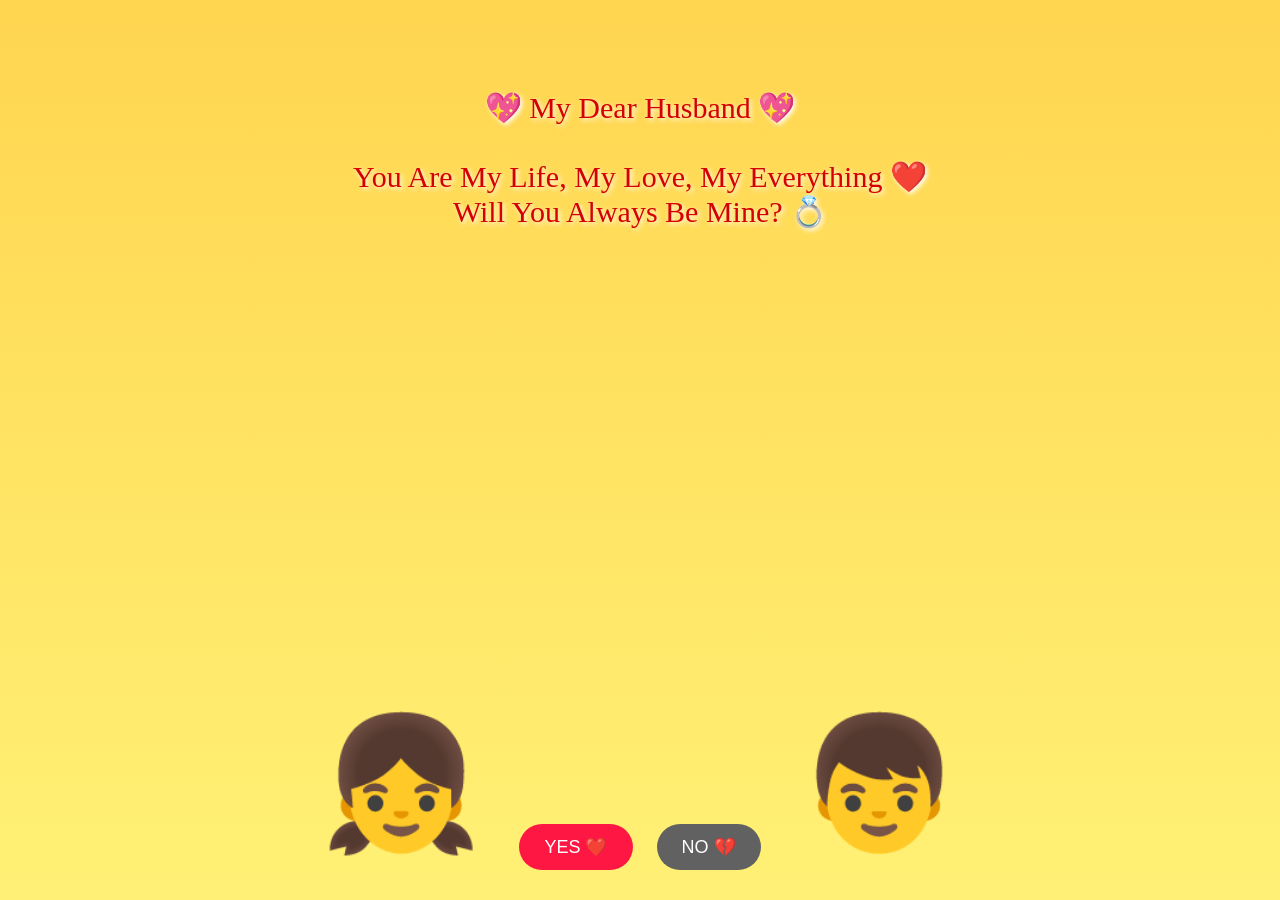
==== index.html @ 90af8f1f "Rename proposeDay.html to index.html" ====
<!DOCTYPE html>
<html lang="en">

<head>
    <meta charset="UTF-8">
    <title>For My Husband ❤️</title>

    <style>
        /* Background */
        body {
            margin: 0;
            height: 100vh;
            display: flex;
            justify-content: center;
            align-items: center;
            background: linear-gradient(to top, #fff176, #ffd54f);
            overflow: hidden;
            font-family: cursive;
        }

        /* Message */
        .message {
            position: absolute;
            top: 10%;
            text-align: center;
            color: #d50000;
            font-size: 30px;
            text-shadow: 2px 2px 5px white;
        }

        /* Girl */
        .girl {
            position: absolute;
            bottom: -250px;
            left: 25%;
            font-size: 130px;
            animation: girlUp 4s forwards;
        }

        /* Boy */
        .boy {
            position: absolute;
            bottom: 40px;
            right: 25%;
            font-size: 130px;
        }

        /* Rose */
        .rose {
            position: absolute;
            bottom: 120px;
            left: 32%;
            font-size: 50px;
            opacity: 0;
        }

        /* Love Text */
        .loveText {
            position: absolute;
            top: 50%;
            width: 100%;
            text-align: center;
            font-size: 60px;
            font-weight: bold;
            color: #d50000;
            text-shadow: 3px 3px 10px white;
            opacity: 0;
        }

        /* Buttons */
        .buttons {
            position: absolute;
            bottom: 20px;
        }

        button {
            padding: 12px 25px;
            font-size: 18px;
            border: none;
            border-radius: 25px;
            margin: 10px;
            cursor: pointer;
        }

        .yes {
            background: #ff1744;
            color: white;
        }

        .no {
            background: #616161;
            color: white;
        }

        /* Animations */

        @keyframes girlUp {
            0% {
                bottom: -250px;
            }

            100% {
                bottom: 40px;
            }
        }

        @keyframes giveRose {
            0% {
                left: 32%;
                opacity: 1;
            }

            100% {
                left: 62%;
                opacity: 1;
            }
        }
    </style>
</head>

<body>

    <!-- Message -->
    <div class="message">
        💖 My Dear Husband 💖 <br><br>
        You Are My Life, My Love, My Everything ❤️<br>
        Will You Always Be Mine? 💍
    </div>

    <!-- Girl & Boy -->
    <div class="girl">👧</div>
    <div class="boy">👦</div>

    <!-- Rose -->
    <div class="rose" id="rose">🌹</div>

    <!-- Love Text -->
    <div class="loveText" id="loveText">
        I LOVE YOU ANAND❤️
    </div>

    <!-- Buttons -->
    <div class="buttons">
        <button class="yes" onclick="sayYes()">YES ❤️</button>
        <button class="no" onclick="sayNo()">NO 💔</button>
    </div>

    <!-- Audio -->
    <audio id="music">
        <source src="j.mp3" type="audio/mpeg">
    </audio>

    <script>

        /* Rose auto move after girl comes */

        setTimeout(() => {

            let rose = document.getElementById("rose");
            rose.style.opacity = "1";
            rose.style.animation = "giveRose 3s forwards";

        }, 4000);


        /* Show Love Text */

        setTimeout(() => {

            document.getElementById("loveText").style.opacity = "1";

        }, 7000);


        /* Music */

        function sayYes() {
            document.getElementById("music").play();
        }

        function sayNo() {
            alert("No option not allowed 😜 You are Mine Forever ❤️");
        }

    </script>

</body>

</html>
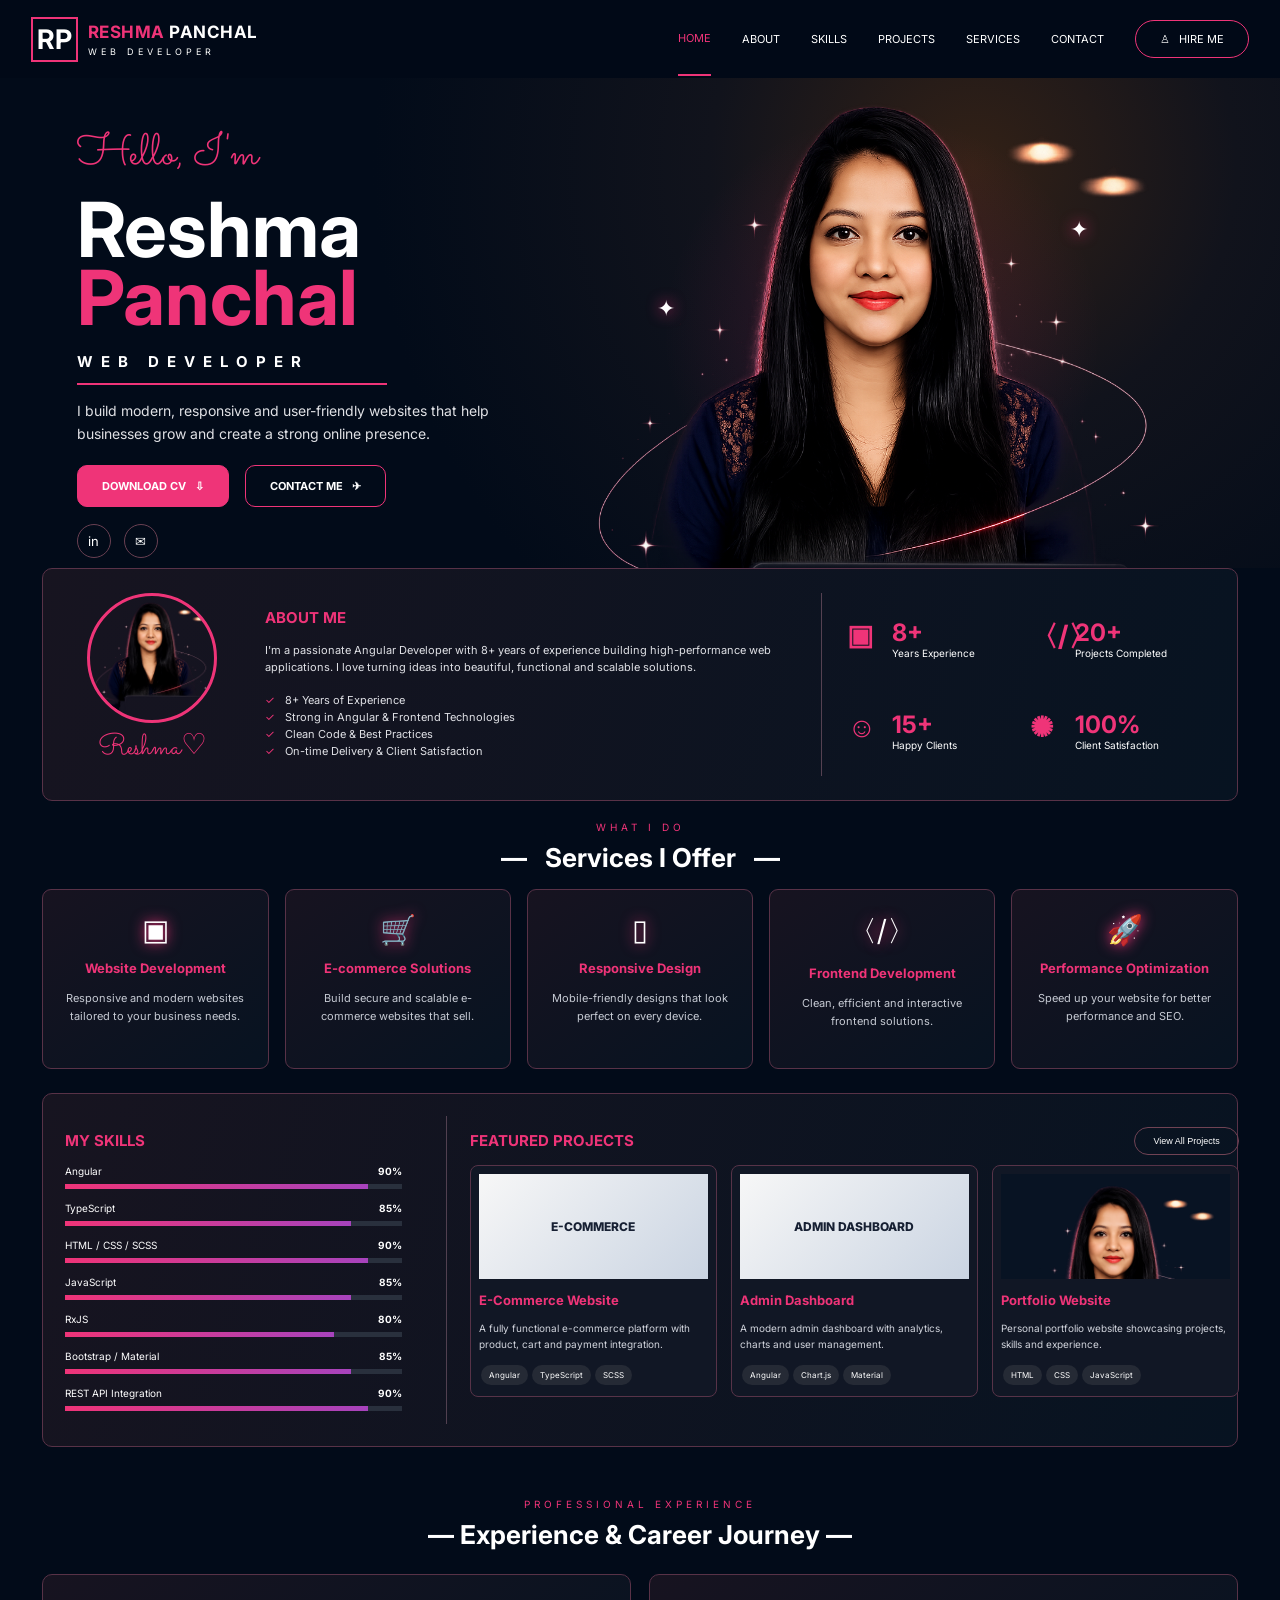
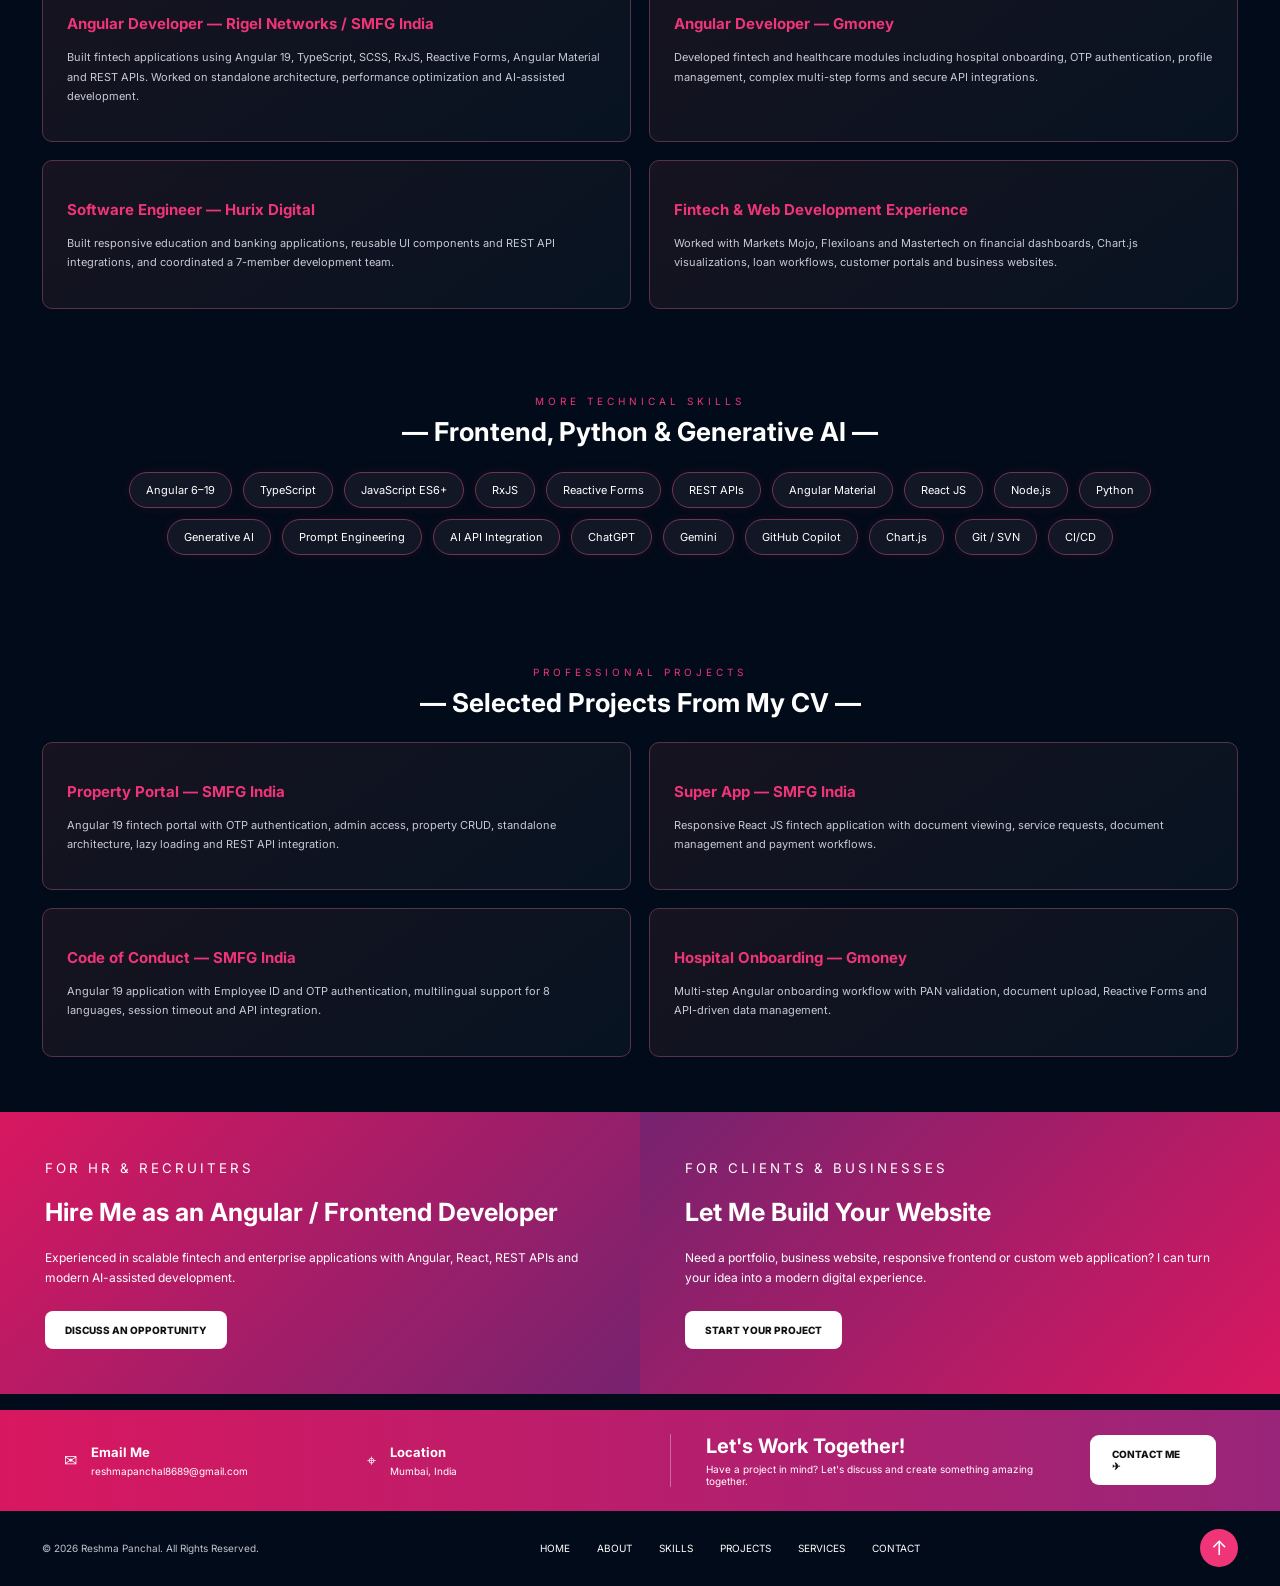
==== commit a024bb6d: "Add files via upload" ====
--- a/index.html
+++ b/index.html
@@ -1,189 +1,100 @@
-<!DOCTYPE html>
+<!doctype html>
 <html lang="en">
+<head>
+<meta charset="utf-8"><meta name="viewport" content="width=device-width,initial-scale=1">
+<title>Reshma Panchal | Web Developer</title>
+<link rel="stylesheet" href="style.css">
+</head>
+<body>
+<header>
+  <a class="brand" href="#home"><b>RP</b><span><strong><i>RESHMA</i> PANCHAL</strong><small>WEB DEVELOPER</small></span></a>
+  <button class="menu" aria-label="Menu">☰</button>
+  <nav><a class="active" href="#home">HOME</a><a href="#about">ABOUT</a><a href="#skills">SKILLS</a><a href="#projects">PROJECTS</a><a href="#services">SERVICES</a><a href="#contact">CONTACT</a><a class="hire" href="#contact">♙ &nbsp; HIRE ME</a></nav>
+</header>
 
-<head>
-    <meta charset="UTF-8">
-    <title>For My Husband ❤️</title>
+<main>
+<section id="home" class="hero">
+ <div class="hero-copy">
+  <div class="script">Hello, I'm</div><h1>Reshma<br><span>Panchal</span></h1>
+  <h2>WEB DEVELOPER</h2>
+  <p>I build modern, responsive and user-friendly websites that help businesses grow and create a strong online presence.</p>
+  <div class="buttons"><a class="primary" href="./Reshma_Panchal.pdf" id="downloadCv" target="_blank">DOWNLOAD CV &nbsp; ⇩</a><a href="#contact">CONTACT ME &nbsp; ✈</a></div>
+  <div class="social"><a href="https://www.linkedin.com/in/reshma-panchal-021405267/" target="_blank">in</a><a href="mailto:reshmapanchal8689@gmail.com">✉</a></div>
+ </div>
+ <div class="hero-visual"><div class="ambient"></div><img src="hero-profile.png" alt="Reshma Panchal"><span class="spark s1">✦</span><span class="spark s2">✦</span></div>
+</section>
 
-    <style>
-        /* Background */
-        body {
-            margin: 0;
-            height: 100vh;
-            display: flex;
-            justify-content: center;
-            align-items: center;
-            background: linear-gradient(to top, #fff176, #ffd54f);
-            overflow: hidden;
-            font-family: cursive;
-        }
+<section id="about" class="about panel">
+ <div class="profile-small"><img src="hero-profile.png" alt=""><span>Reshma♡</span></div>
+ <div class="about-copy"><h3>ABOUT ME</h3><p>I'm a passionate Angular Developer with 8+ years of experience building high-performance web applications. I love turning ideas into beautiful, functional and scalable solutions.</p>
+ <ul><li>8+ Years of Experience</li><li>Strong in Angular & Frontend Technologies</li><li>Clean Code & Best Practices</li><li>On-time Delivery & Client Satisfaction</li></ul></div>
+ <div class="stats"><div><b>▣</b><strong>8+</strong><small>Years Experience</small></div><div><b>〈/〉</b><strong>20+</strong><small>Projects Completed</small></div><div><b>☺</b><strong>15+</strong><small>Happy Clients</small></div><div><b>✺</b><strong>100%</strong><small>Client Satisfaction</small></div></div>
+</section>
 
-        /* Message */
-        .message {
-            position: absolute;
-            top: 10%;
-            text-align: center;
-            color: #d50000;
-            font-size: 30px;
-            text-shadow: 2px 2px 5px white;
-        }
+<section id="services" class="section">
+ <div class="heading"><small>WHAT I DO</small><h2>— &nbsp; Services I Offer &nbsp; —</h2></div>
+ <div class="service-grid">
+  <article><div>▣</div><h3>Website Development</h3><p>Responsive and modern websites tailored to your business needs.</p></article>
+  <article><div>🛒</div><h3>E-commerce Solutions</h3><p>Build secure and scalable e-commerce websites that sell.</p></article>
+  <article><div>▯</div><h3>Responsive Design</h3><p>Mobile-friendly designs that look perfect on every device.</p></article>
+  <article><div>〈/〉</div><h3>Frontend Development</h3><p>Clean, efficient and interactive frontend solutions.</p></article>
+  <article><div>🚀</div><h3>Performance Optimization</h3><p>Speed up your website for better performance and SEO.</p></article>
+ </div>
+</section>
 
-        /* Girl */
-        .girl {
-            position: absolute;
-            bottom: -250px;
-            left: 25%;
-            font-size: 130px;
-            animation: girlUp 4s forwards;
-        }
+<section class="work panel">
+ <div id="skills" class="skills"><h3>MY SKILLS</h3>
+  <div class="skill"><label>Angular <b>90%</b></label><i><u style="width:90%"></u></i></div>
+  <div class="skill"><label>TypeScript <b>85%</b></label><i><u style="width:85%"></u></i></div>
+  <div class="skill"><label>HTML / CSS / SCSS <b>90%</b></label><i><u style="width:90%"></u></i></div>
+  <div class="skill"><label>JavaScript <b>85%</b></label><i><u style="width:85%"></u></i></div>
+  <div class="skill"><label>RxJS <b>80%</b></label><i><u style="width:80%"></u></i></div>
+  <div class="skill"><label>Bootstrap / Material <b>85%</b></label><i><u style="width:85%"></u></i></div>
+  <div class="skill"><label>REST API Integration <b>90%</b></label><i><u style="width:90%"></u></i></div>
+ </div>
+ <div id="projects" class="project-wrap"><div class="project-title"><h3>FEATURED PROJECTS</h3><button>View All Projects</button></div>
+  <div class="projects">
+   <article><div class="mock ecommerce">E-COMMERCE</div><h3>E-Commerce Website</h3><p>A fully functional e-commerce platform with product, cart and payment integration.</p><span>Angular</span><span>TypeScript</span><span>SCSS</span></article>
+   <article><div class="mock dashboard">ADMIN DASHBOARD</div><h3>Admin Dashboard</h3><p>A modern admin dashboard with analytics, charts and user management.</p><span>Angular</span><span>Chart.js</span><span>Material</span></article>
+   <article><div class="mock portfolio"><img src="hero-profile.png" alt=""></div><h3>Portfolio Website</h3><p>Personal portfolio website showcasing projects, skills and experience.</p><span>HTML</span><span>CSS</span><span>JavaScript</span></article>
+  </div>
+ </div>
+</section>
 
-        /* Boy */
-        .boy {
-            position: absolute;
-            bottom: 40px;
-            right: 25%;
-            font-size: 130px;
-        }
+<section id="experience" class="section added-section">
+ <div class="heading"><small>PROFESSIONAL EXPERIENCE</small><h2>— Experience & Career Journey —</h2></div>
+ <div class="added-grid">
+  <article><h3>Angular Developer — Rigel Networks / SMFG India</h3><p>Built fintech applications using Angular 19, TypeScript, SCSS, RxJS, Reactive Forms, Angular Material and REST APIs. Worked on standalone architecture, performance optimization and AI-assisted development.</p></article>
+  <article><h3>Angular Developer — Gmoney</h3><p>Developed fintech and healthcare modules including hospital onboarding, OTP authentication, profile management, complex multi-step forms and secure API integrations.</p></article>
+  <article><h3>Software Engineer — Hurix Digital</h3><p>Built responsive education and banking applications, reusable UI components and REST API integrations, and coordinated a 7-member development team.</p></article>
+  <article><h3>Fintech & Web Development Experience</h3><p>Worked with Markets Mojo, Flexiloans and Mastertech on financial dashboards, Chart.js visualizations, loan workflows, customer portals and business websites.</p></article>
+ </div>
+</section>
+<section id="advanced-skills" class="section added-section">
+ <div class="heading"><small>MORE TECHNICAL SKILLS</small><h2>— Frontend, Python & Generative AI —</h2></div>
+ <div class="tech-tags"><span>Angular 6–19</span><span>TypeScript</span><span>JavaScript ES6+</span><span>RxJS</span><span>Reactive Forms</span><span>REST APIs</span><span>Angular Material</span><span>React JS</span><span>Node.js</span><span>Python</span><span>Generative AI</span><span>Prompt Engineering</span><span>AI API Integration</span><span>ChatGPT</span><span>Gemini</span><span>GitHub Copilot</span><span>Chart.js</span><span>Git / SVN</span><span>CI/CD</span></div>
+</section>
+<section id="cv-projects" class="section added-section">
+ <div class="heading"><small>PROFESSIONAL PROJECTS</small><h2>— Selected Projects From My CV —</h2></div>
+ <div class="added-grid">
+  <article><h3>Property Portal — SMFG India</h3><p>Angular 19 fintech portal with OTP authentication, admin access, property CRUD, standalone architecture, lazy loading and REST API integration.</p></article>
+  <article><h3>Super App — SMFG India</h3><p>Responsive React JS fintech application with document viewing, service requests, document management and payment workflows.</p></article>
+  <article><h3>Code of Conduct — SMFG India</h3><p>Angular 19 application with Employee ID and OTP authentication, multilingual support for 8 languages, session timeout and API integration.</p></article>
+  <article><h3>Hospital Onboarding — Gmoney</h3><p>Multi-step Angular onboarding workflow with PAN validation, document upload, Reactive Forms and API-driven data management.</p></article>
+ </div>
+</section>
+<section class="dual-hire">
+ <div><small>FOR HR & RECRUITERS</small><h2>Hire Me as an Angular / Frontend Developer</h2><p>Experienced in scalable fintech and enterprise applications with Angular, React, REST APIs and modern AI-assisted development.</p><a href="#contact">DISCUSS AN OPPORTUNITY</a></div>
+ <div><small>FOR CLIENTS & BUSINESSES</small><h2>Let Me Build Your Website</h2><p>Need a portfolio, business website, responsive frontend or custom web application? I can turn your idea into a modern digital experience.</p><a href="#contact">START YOUR PROJECT</a></div>
+</section>
 
-        /* Rose */
-        .rose {
-            position: absolute;
-            bottom: 120px;
-            left: 32%;
-            font-size: 50px;
-            opacity: 0;
-        }
+</main>
 
-        /* Love Text */
-        .loveText {
-            position: absolute;
-            top: 50%;
-            width: 100%;
-            text-align: center;
-            font-size: 60px;
-            font-weight: bold;
-            color: #d50000;
-            text-shadow: 3px 3px 10px white;
-            opacity: 0;
-        }
-
-        /* Buttons */
-        .buttons {
-            position: absolute;
-            bottom: 20px;
-        }
-
-        button {
-            padding: 12px 25px;
-            font-size: 18px;
-            border: none;
-            border-radius: 25px;
-            margin: 10px;
-            cursor: pointer;
-        }
-
-        .yes {
-            background: #ff1744;
-            color: white;
-        }
-
-        .no {
-            background: #616161;
-            color: white;
-        }
-
-        /* Animations */
-
-        @keyframes girlUp {
-            0% {
-                bottom: -250px;
-            }
-
-            100% {
-                bottom: 40px;
-            }
-        }
-
-        @keyframes giveRose {
-            0% {
-                left: 32%;
-                opacity: 1;
-            }
-
-            100% {
-                left: 62%;
-                opacity: 1;
-            }
-        }
-    </style>
-</head>
-
-<body>
-
-    <!-- Message -->
-    <div class="message">
-        💖 My Dear Husband 💖 <br><br>
-        You Are My Life, My Love, My Everything ❤️<br>
-        Will You Always Be Mine? 💍
-    </div>
-
-    <!-- Girl & Boy -->
-    <div class="girl">👧</div>
-    <div class="boy">👦</div>
-
-    <!-- Rose -->
-    <div class="rose" id="rose">🌹</div>
-
-    <!-- Love Text -->
-    <div class="loveText" id="loveText">
-        I LOVE YOU ANAND❤️
-    </div>
-
-    <!-- Buttons -->
-    <div class="buttons">
-        <button class="yes" onclick="sayYes()">YES ❤️</button>
-        <button class="no" onclick="sayNo()">NO 💔</button>
-    </div>
-
-    <!-- Audio -->
-    <audio id="music">
-        <source src="j.mp3" type="audio/mpeg">
-    </audio>
-
-    <script>
-
-        /* Rose auto move after girl comes */
-
-        setTimeout(() => {
-
-            let rose = document.getElementById("rose");
-            rose.style.opacity = "1";
-            rose.style.animation = "giveRose 3s forwards";
-
-        }, 4000);
-
-
-        /* Show Love Text */
-
-        setTimeout(() => {
-
-            document.getElementById("loveText").style.opacity = "1";
-
-        }, 7000);
-
-
-        /* Music */
-
-        function sayYes() {
-            document.getElementById("music").play();
-        }
-
-        function sayNo() {
-            alert("No option not allowed 😜 You are Mine Forever ❤️");
-        }
-
-    </script>
-
-</body>
-
-</html>
+<section id="contact" class="contact-strip">
+ <div>✉ <span><strong>Email Me</strong><small>reshmapanchal8689@gmail.com</small></span></div>
+ <div>⌖ <span><strong>Location</strong><small>Mumbai, India</small></span></div>
+ <div class="together"><span><strong>Let's Work Together!</strong><small>Have a project in mind? Let's discuss and create something amazing together.</small></span><a href="mailto:reshmapanchal8689@gmail.com">CONTACT ME &nbsp; ✈</a></div>
+</section>
+<footer><span>© 2026 Reshma Panchal. All Rights Reserved.</span><nav><a href="#home">HOME</a><a href="#about">ABOUT</a><a href="#skills">SKILLS</a><a href="#projects">PROJECTS</a><a href="#services">SERVICES</a><a href="#contact">CONTACT</a></nav><a class="top" href="#home">↑</a></footer>
+<script src="script.js"></script>
+</body></html>
--- a/style.css
+++ b/style.css
@@ -0,0 +1,2 @@
+@import url('https://fonts.googleapis.com/css2?family=Inter:wght@400;500;600;700;800&family=Sacramento&display=swap');:root{--pink:#ef3478;--bg:#020b19;--panel:#101421;--line:#583247;--muted:#c6cad3}*{box-sizing:border-box}html{scroll-behavior:smooth;scroll-padding-top:78px}body{margin:0;background:var(--bg);color:white;font-family:Inter,Arial,sans-serif}a{text-decoration:none;color:inherit}header{height:78px;padding:0 2.4%;display:flex;align-items:center;justify-content:space-between;position:sticky;top:0;z-index:50;background:#020a17f5}.brand{display:flex;align-items:center;gap:10px}.brand>b{font-size:27px;border:2px solid var(--pink);padding:4px}.brand span{display:flex;flex-direction:column}.brand strong{font-size:17px;letter-spacing:.5px}.brand strong i{font-style:normal;color:var(--pink)}.brand small{font-size:9px;letter-spacing:4px;margin-top:4px}header nav{display:flex;gap:31px;align-items:center}header nav a{font-size:11px;padding:29px 0}header nav a.active{color:var(--pink);border-bottom:2px solid var(--pink)}header .hire{padding:11px 24px;border:1px solid var(--pink);border-radius:28px}.menu{display:none;background:none;border:0;color:white;font-size:25px}.hero{min-height:475px;display:grid;grid-template-columns:43% 57%;padding:20px 6% 0;background:radial-gradient(circle at 76% 18%,#332116 0,#11131c 25%,#020b19 57%);overflow:hidden}.hero-copy{padding-top:25px}.script{font-family:Sacramento;font-size:44px;color:var(--pink)}.hero h1{font-size:76px;line-height:.9;margin:8px 0 20px}.hero h1 span{color:var(--pink)}.hero h2{font-size:15px;letter-spacing:8px;border-bottom:2px solid var(--pink);padding-bottom:12px;max-width:310px}.hero p{font-size:14px;line-height:1.65;color:#e0e1e5;max-width:420px}.buttons{display:flex;gap:16px;margin-top:20px}.buttons a{font-size:11px;font-weight:700;border:1px solid var(--pink);border-radius:10px;padding:13px 24px}.buttons .primary{background:var(--pink)}.social{display:flex;gap:13px;margin-top:17px}.social a{width:34px;height:34px;border:1px solid #694052;border-radius:50%;display:grid;place-items:center;font-size:13px}.hero-visual{position:relative;display:flex;justify-content:center;align-items:flex-end}.hero-visual img{position:relative;z-index:2;width:min(610px,100%);height:470px;object-fit:cover;object-position:center 18%;mix-blend-mode:normal}.ambient{position:absolute;inset:0;background:radial-gradient(circle,#ef34782c,transparent 55%)}.spark{position:absolute;z-index:4;color:#fff;text-shadow:0 0 15px var(--pink);font-size:22px}.s1{left:15%;top:42%}.s2{right:18%;top:25%}.panel{margin-left:3.3%;margin-right:3.3%;border:1px solid var(--line);border-radius:10px;background:linear-gradient(110deg,#171420,#071321)}.about{padding:24px;display:grid;grid-template-columns:170px 1.35fr 1fr;gap:28px;position:relative;z-index:4}.profile-small{text-align:center}.profile-small img{width:130px;height:130px;border-radius:50%;object-fit:cover;object-position:center 16%;border:3px solid var(--pink)}.profile-small span{font-family:Sacramento;color:var(--pink);font-size:29px;display:block}.about h3,.skills>h3,.project-title h3{color:var(--pink);font-size:15px}.about p,.about li{font-size:11px;line-height:1.55;color:#e0e1e6}.about ul{list-style:none;padding:0}.about li:before{content:"✓";color:var(--pink);margin-right:10px}.stats{border-left:1px solid #554151;padding-left:25px;display:grid;grid-template-columns:1fr 1fr}.stats div{display:grid;grid-template-columns:45px auto;align-content:center}.stats b{grid-row:1/3;font-size:28px;color:var(--pink)}.stats strong{font-size:24px;color:var(--pink)}.stats small{font-size:10px}.section{padding:14px 3.3% 24px}.heading{text-align:center}.heading small{color:var(--pink);font-size:10px;letter-spacing:4px}.heading h2{font-size:26px;margin:7px 0 16px}.service-grid{display:grid;grid-template-columns:repeat(5,1fr);gap:16px}.service-grid article{min-height:180px;text-align:center;padding:22px 15px;border:1px solid var(--line);border-radius:9px;background:linear-gradient(145deg,#171320,#071321)}.service-grid article>div{font-size:29px;color:#fff;text-shadow:0 0 14px var(--pink)}.service-grid h3{font-size:13px;color:var(--pink)}.service-grid p{font-size:11px;line-height:1.65;color:var(--muted)}.work{padding:22px;display:grid;grid-template-columns:31% 69%;gap:24px}.skills{padding-right:20px}.skill{margin:13px 0}.skill label{font-size:10px;display:flex;justify-content:space-between}.skill i{display:block;height:5px;background:#29303d;margin-top:7px}.skill u{display:block;height:100%;background:linear-gradient(90deg,var(--pink),#a743bd)}.project-wrap{border-left:1px solid #514050;padding-left:23px}.project-title{display:flex;align-items:center;justify-content:space-between}.project-title button{background:none;color:white;border:1px solid #704354;border-radius:20px;padding:8px 18px;font-size:9px}.projects{display:grid;grid-template-columns:repeat(3,1fr);gap:14px}.projects article{padding:8px;border:1px solid #573348;border-radius:8px;background:#111725}.mock{height:105px;display:grid;place-items:center;background:linear-gradient(135deg,#f7f7f7,#cad4e2);color:#172033;font-size:12px;font-weight:800}.mock.portfolio{overflow:hidden;background:#081323}.mock.portfolio img{width:100%;height:100%;object-fit:cover;object-position:center 15%}.projects h3{font-size:13px;color:var(--pink)}.projects p{font-size:10px;line-height:1.55;color:#d1d4dc}.projects span{display:inline-block;background:#252a35;border-radius:10px;padding:5px 8px;margin:3px 2px;font-size:8px}.contact-strip{margin-top:16px;background:linear-gradient(90deg,#d81760,#982579);padding:24px 5%;display:grid;grid-template-columns:1fr 1fr 2fr;gap:30px}.contact-strip>div{display:flex;align-items:center;gap:14px}.contact-strip>div:first-letter{font-size:25px}.contact-strip span{display:flex;flex-direction:column}.contact-strip strong{font-size:13px}.contact-strip small{font-size:10px;margin-top:5px}.together{border-left:1px solid #ffffff55;padding-left:35px;justify-content:space-between}.together span strong{font-size:20px}.together a{background:white;color:#111;border-radius:9px;padding:13px 22px;font-size:10px;font-weight:800}footer{min-height:75px;padding:0 3.3%;display:flex;align-items:center;justify-content:space-between;color:#bfc4cd;font-size:10px}footer nav{display:flex;gap:27px}footer nav a{color:white}.top{width:38px;height:38px;border-radius:50%;background:var(--pink);display:grid;place-items:center;color:white;font-size:20px}@media(max-width:900px){header nav{display:none;position:absolute;top:78px;left:0;right:0;background:#071321;flex-direction:column;padding:20px}header nav.open{display:flex}header nav a{padding:7px}.menu{display:block}.hero{grid-template-columns:1fr;padding-top:30px}.hero-visual{margin-top:20px}.hero-visual img{height:auto;max-height:520px}.about,.work{grid-template-columns:1fr}.stats,.project-wrap{border-left:0}.service-grid{grid-template-columns:1fr 1fr}.projects{grid-template-columns:1fr}.contact-strip{grid-template-columns:1fr}.together{border-left:0;padding-left:0}.hero h1{font-size:60px}}@media(max-width:560px){.service-grid{grid-template-columns:1fr}.hero{padding-left:7%;padding-right:7%}.hero h1{font-size:52px}.buttons{flex-direction:column}.about{margin-left:4%;margin-right:4%}.stats{grid-template-columns:1fr 1fr}.contact-strip .together{align-items:flex-start;flex-direction:column}footer{flex-direction:column;gap:20px;padding:25px}footer nav{flex-wrap:wrap;justify-content:center}}
+.added-section{padding-top:45px;padding-bottom:35px}.added-grid{display:grid;grid-template-columns:repeat(2,1fr);gap:18px;margin-top:24px}.added-grid article{padding:24px;border:1px solid var(--line);border-radius:10px;background:linear-gradient(145deg,#171320,#071321)}.added-grid h3{color:var(--pink);font-size:15px}.added-grid p{color:var(--muted);font-size:11px;line-height:1.75}.tech-tags{display:flex;flex-wrap:wrap;justify-content:center;gap:11px;margin:25px auto;max-width:1100px}.tech-tags span{padding:10px 16px;border:1px solid #71364f;border-radius:22px;background:#121725;font-size:11px;box-shadow:0 0 12px #ef347817}.dual-hire{display:grid;grid-template-columns:1fr 1fr;margin-top:20px}.dual-hire>div{padding:45px 7%;background:linear-gradient(135deg,#d81760,#76236f)}.dual-hire>div+div{background:linear-gradient(135deg,#76236f,#d81760)}.dual-hire small{letter-spacing:3px}.dual-hire h2{font-size:25px}.dual-hire p{font-size:12px;line-height:1.7}.dual-hire a{display:inline-block;background:#fff;color:#111;padding:13px 20px;border-radius:8px;font-size:10px;font-weight:800;margin-top:10px}@media(max-width:700px){.added-grid,.dual-hire{grid-template-columns:1fr}}
